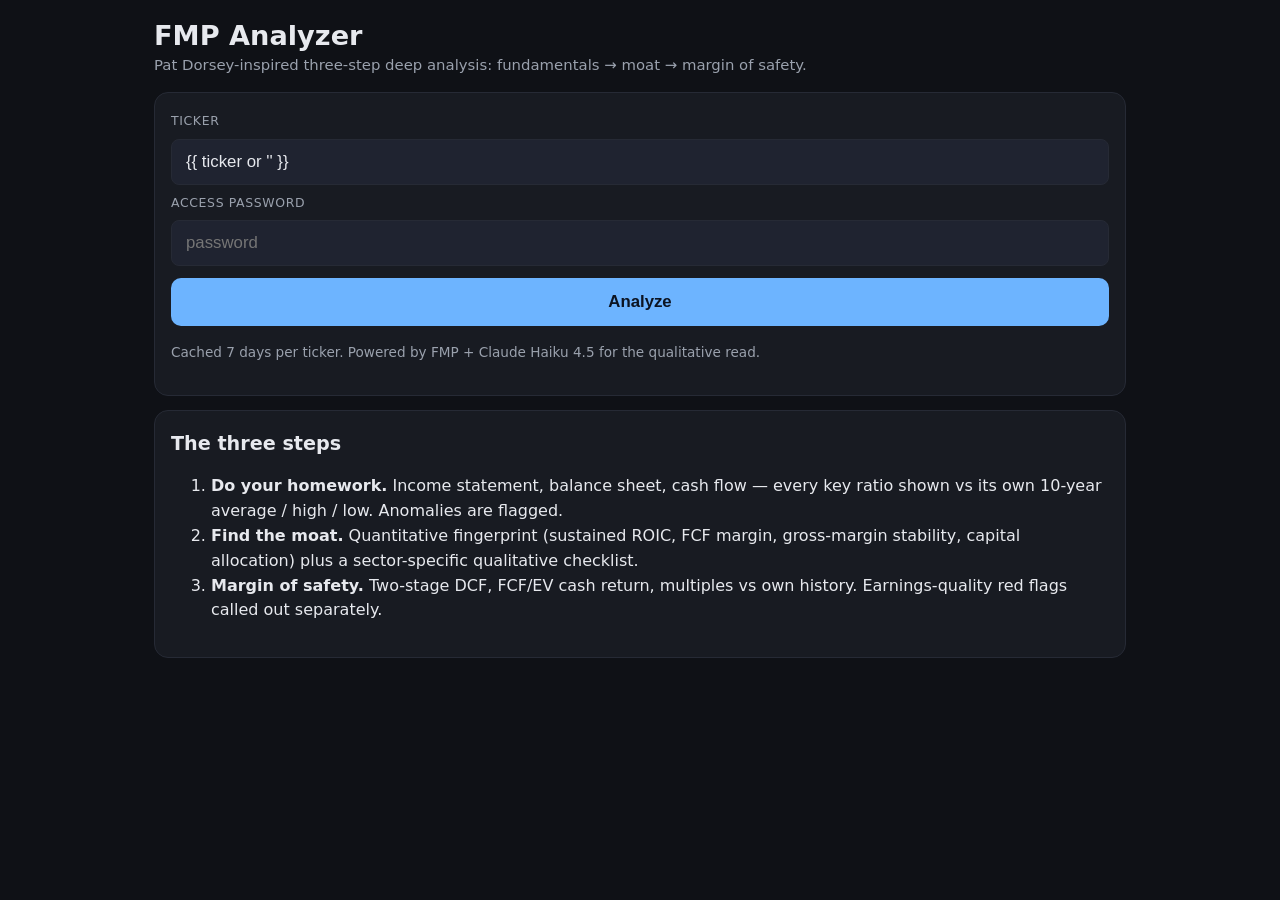
==== templates/index.html @ 9c048a39 "Initial project: Pat Dorsey-inspired FMP Analyzer Three-step analysis (fundamentals → moat → margin " ====
<!doctype html>
<html lang="en">
<head>
<meta charset="utf-8">
<meta name="viewport" content="width=device-width,initial-scale=1">
<title>FMP Analyzer — Dorsey-style stock analysis</title>
<link rel="stylesheet" href="/static/style.css">
</head>
<body>
<main class="wrap">
  <header>
    <h1>FMP Analyzer</h1>
    <p class="sub">Pat Dorsey-inspired three-step deep analysis: fundamentals → moat → margin of safety.</p>
  </header>

  <form method="POST" action="/analyze" class="card">
    <label for="ticker">Ticker</label>
    <input id="ticker" name="ticker" type="text" autocapitalize="characters" autocomplete="off"
           inputmode="text" required maxlength="10" value="{{ ticker or '' }}"
           placeholder="e.g. AAPL">
    <label for="password">Access password</label>
    <input id="password" name="password" type="password" required placeholder="password">
    <button type="submit">Analyze</button>
    <p class="hint">Cached 7 days per ticker. Powered by FMP + Claude Haiku 4.5 for the qualitative read.</p>
  </form>

  <section class="card">
    <h2>The three steps</h2>
    <ol>
      <li><strong>Do your homework.</strong> Income statement, balance sheet, cash flow — every key ratio shown vs its own 10-year average / high / low. Anomalies are flagged.</li>
      <li><strong>Find the moat.</strong> Quantitative fingerprint (sustained ROIC, FCF margin, gross-margin stability, capital allocation) plus a sector-specific qualitative checklist.</li>
      <li><strong>Margin of safety.</strong> Two-stage DCF, FCF/EV cash return, multiples vs own history. Earnings-quality red flags called out separately.</li>
    </ol>
  </section>
</main>
</body>
</html>
---- static/style.css ----
:root {
  --bg: #0f1116;
  --card: #181b22;
  --card-2: #1f2330;
  --fg: #e7e9ee;
  --mute: #9aa1ad;
  --accent: #6db4ff;
  --good: #5dd39e;
  --warn: #f5b942;
  --bad: #ff6b6b;
  --border: #262a35;
}

* { box-sizing: border-box; }
html, body { margin: 0; padding: 0; }
body {
  font-family: -apple-system, BlinkMacSystemFont, "Segoe UI", Roboto, system-ui, sans-serif;
  background: var(--bg);
  color: var(--fg);
  line-height: 1.55;
  -webkit-font-smoothing: antialiased;
}
a { color: var(--accent); text-decoration: none; }
a:hover { text-decoration: underline; }

.wrap {
  max-width: 1000px;
  margin: 0 auto;
  padding: 16px 14px 60px;
}

header h1 {
  font-size: 1.7rem;
  margin: 0.2em 0 0.1em;
  line-height: 1.1;
}
.ticker { color: var(--mute); font-weight: 400; font-size: 1rem; }
.sub { color: var(--mute); margin: 0.2em 0 1em; font-size: 0.93rem; }

.card {
  background: var(--card);
  border: 1px solid var(--border);
  border-radius: 14px;
  padding: 18px 16px;
  margin: 14px 0;
}
.card.hero { border-color: #2c4a6e; background: linear-gradient(180deg, #1a2434, #181b22); }

h2 { font-size: 1.2rem; margin: 0 0 0.4em; }
h3 { font-size: 1.0rem; margin: 1.2em 0 0.4em; color: var(--fg); }

.snapshot-grid, .kvgrid {
  display: grid;
  grid-template-columns: repeat(2, minmax(0, 1fr));
  gap: 8px 12px;
  margin: 8px 0;
}
@media (min-width: 600px) {
  .snapshot-grid, .kvgrid { grid-template-columns: repeat(4, minmax(0, 1fr)); }
}
.snapshot-grid div, .kvgrid div {
  background: var(--card-2);
  border-radius: 8px;
  padding: 8px 10px;
  display: flex;
  flex-direction: column;
}
.snapshot-grid span, .kvgrid span { color: var(--mute); font-size: 0.78rem; text-transform: uppercase; letter-spacing: 0.04em; }
.snapshot-grid strong, .kvgrid strong { font-size: 1.05rem; font-weight: 600; }

.tablewrap { overflow-x: auto; -webkit-overflow-scrolling: touch; }
table {
  width: 100%;
  border-collapse: collapse;
  font-size: 0.92rem;
  min-width: 540px;
}
th, td { text-align: left; padding: 7px 8px; border-bottom: 1px solid var(--border); }
th { font-weight: 600; color: var(--mute); }
tbody th { color: var(--fg); }
tr.flag-elevated_vs_history td, tr.flag-elevated_vs_history th { background: rgba(245, 185, 66, 0.06); }
tr.flag-extreme_vs_history td, tr.flag-extreme_vs_history th { background: rgba(255, 107, 107, 0.08); }
tr.flag-depressed_vs_history td, tr.flag-depressed_vs_history th { background: rgba(93, 211, 158, 0.06); }

.flag-tag { font-size: 0.75rem; padding: 2px 7px; border-radius: 999px; background: var(--card-2); color: var(--warn); white-space: nowrap; }
.flag-tag.extreme_vs_history { color: var(--bad); }
.flag-tag.depressed_vs_history { color: var(--good); }

.moat-verdict {
  display: flex; align-items: center; gap: 14px; margin: 6px 0 14px;
  background: var(--card-2); padding: 12px 14px; border-radius: 10px;
}
.big-score { font-size: 1.6rem; font-weight: 700; color: var(--accent); }

.checklist { padding-left: 1.1em; }
.checklist li { margin-bottom: 4px; }

.flag-card {
  background: var(--card-2);
  border-left: 4px solid var(--mute);
  border-radius: 8px;
  padding: 10px 14px;
  margin: 8px 0;
}
.flag-card.sev-high { border-left-color: var(--bad); }
.flag-card.sev-medium { border-left-color: var(--warn); }
.flag-card.sev-low { border-left-color: var(--accent); }
.flag-head { display: flex; justify-content: space-between; align-items: center; gap: 10px; }
.sev { font-size: 0.7rem; text-transform: uppercase; letter-spacing: 0.05em; padding: 2px 8px; border-radius: 999px; }
.sev.sev-high { background: rgba(255,107,107,0.18); color: var(--bad); }
.sev.sev-medium { background: rgba(245,185,66,0.18); color: var(--warn); }
.sev.sev-low { background: rgba(109,180,255,0.18); color: var(--accent); }

.badge {
  display: inline-block; font-size: 0.75rem; padding: 2px 8px; border-radius: 999px;
  margin-left: 8px; vertical-align: middle;
}
.badge.cache { background: rgba(154,161,173,0.2); color: var(--mute); }
.badge.fresh { background: rgba(93,211,158,0.18); color: var(--good); }

form.card { display: flex; flex-direction: column; gap: 8px; }
label { font-size: 0.78rem; color: var(--mute); text-transform: uppercase; letter-spacing: 0.05em; }
input[type="text"], input[type="password"] {
  background: var(--card-2);
  border: 1px solid var(--border);
  border-radius: 8px;
  padding: 12px 14px;
  color: var(--fg);
  font-size: 1.05rem;
  width: 100%;
}
input:focus { outline: 2px solid var(--accent); border-color: var(--accent); }
button {
  background: var(--accent);
  color: #0c1422;
  border: 0;
  border-radius: 10px;
  padding: 14px;
  font-size: 1.05rem;
  font-weight: 700;
  cursor: pointer;
  margin-top: 4px;
}
button:hover { filter: brightness(1.05); }
.hint { color: var(--mute); font-size: 0.85rem; margin-top: 8px; }

.ai-md h2, .ai-md h3 { margin: 0.6em 0 0.3em; }
.ai-md ul { padding-left: 1.2em; margin: 0.4em 0; }
.ai-md p { margin: 0.4em 0; }

footer { margin-top: 30px; }
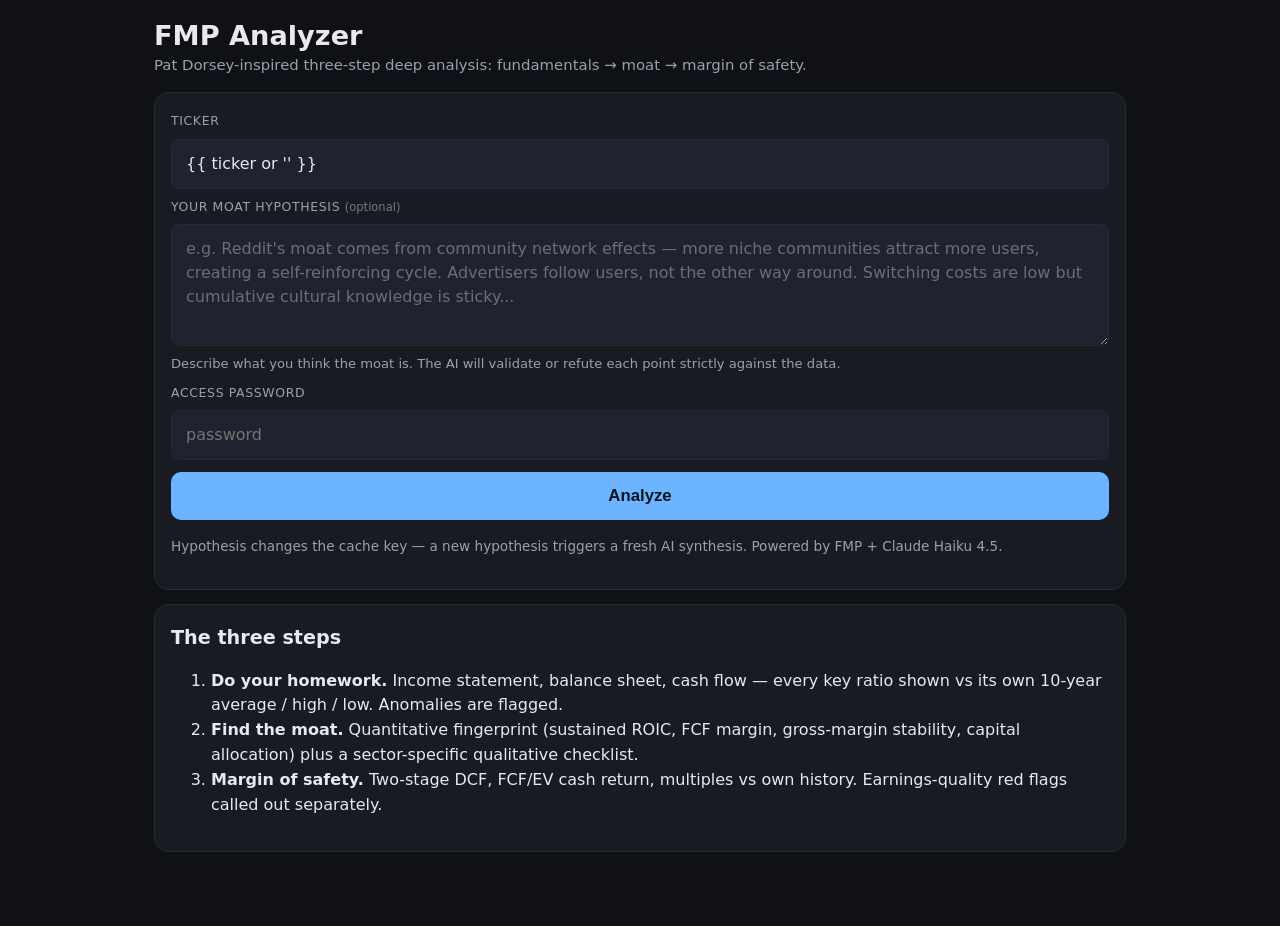
==== commit 30770c38: "Fix HTML rendering, TTM data, add moat hypothesis field - safe_markdown: return markupsafe.Markup so" ====
--- a/templates/index.html
+++ b/templates/index.html
@@ -18,10 +18,16 @@
     <input id="ticker" name="ticker" type="text" autocapitalize="characters" autocomplete="off"
            inputmode="text" required maxlength="10" value="{{ ticker or '' }}"
            placeholder="e.g. AAPL">
+
+    <label for="moat_hypothesis">Your moat hypothesis <span class="optional">(optional)</span></label>
+    <textarea id="moat_hypothesis" name="moat_hypothesis" rows="4"
+              placeholder="e.g. Reddit's moat comes from community network effects — more niche communities attract more users, creating a self-reinforcing cycle. Advertisers follow users, not the other way around. Switching costs are low but cumulative cultural knowledge is sticky..."></textarea>
+    <p class="field-hint">Describe what you think the moat is. The AI will validate or refute each point strictly against the data.</p>
+
     <label for="password">Access password</label>
     <input id="password" name="password" type="password" required placeholder="password">
     <button type="submit">Analyze</button>
-    <p class="hint">Cached 7 days per ticker. Powered by FMP + Claude Haiku 4.5 for the qualitative read.</p>
+    <p class="hint">Hypothesis changes the cache key — a new hypothesis triggers a fresh AI synthesis. Powered by FMP + Claude Haiku 4.5.</p>
   </form>
 
   <section class="card">
--- a/static/style.css
+++ b/static/style.css
@@ -120,16 +120,22 @@
 
 form.card { display: flex; flex-direction: column; gap: 8px; }
 label { font-size: 0.78rem; color: var(--mute); text-transform: uppercase; letter-spacing: 0.05em; }
-input[type="text"], input[type="password"] {
+label .optional { font-size: 0.72rem; color: var(--mute); text-transform: none; letter-spacing: 0; opacity: 0.7; }
+input[type="text"], input[type="password"], textarea {
   background: var(--card-2);
   border: 1px solid var(--border);
   border-radius: 8px;
   padding: 12px 14px;
   color: var(--fg);
-  font-size: 1.05rem;
+  font-size: 1.0rem;
   width: 100%;
+  font-family: inherit;
+  line-height: 1.5;
+  resize: vertical;
 }
-input:focus { outline: 2px solid var(--accent); border-color: var(--accent); }
+input:focus, textarea:focus { outline: 2px solid var(--accent); border-color: var(--accent); }
+textarea::placeholder { color: var(--mute); opacity: 0.6; }
+.field-hint { color: var(--mute); font-size: 0.82rem; margin: 0; }
 button {
   background: var(--accent);
   color: #0c1422;
@@ -144,6 +150,20 @@
 button:hover { filter: brightness(1.05); }
 .hint { color: var(--mute); font-size: 0.85rem; margin-top: 8px; }
 
+/* Hypothesis display on report */
+.hypothesis-box {
+  background: rgba(109, 180, 255, 0.07);
+  border: 1px solid rgba(109, 180, 255, 0.2);
+  border-radius: 8px;
+  padding: 10px 14px;
+  margin-bottom: 14px;
+}
+.hypothesis-box p { margin: 4px 0 0; font-style: italic; color: var(--fg); font-size: 0.93rem; }
+.hyp-label {
+  font-size: 0.72rem; text-transform: uppercase; letter-spacing: 0.06em;
+  color: var(--accent); font-weight: 600;
+}
+
 .ai-md h2, .ai-md h3 { margin: 0.6em 0 0.3em; }
 .ai-md ul { padding-left: 1.2em; margin: 0.4em 0; }
 .ai-md p { margin: 0.4em 0; }
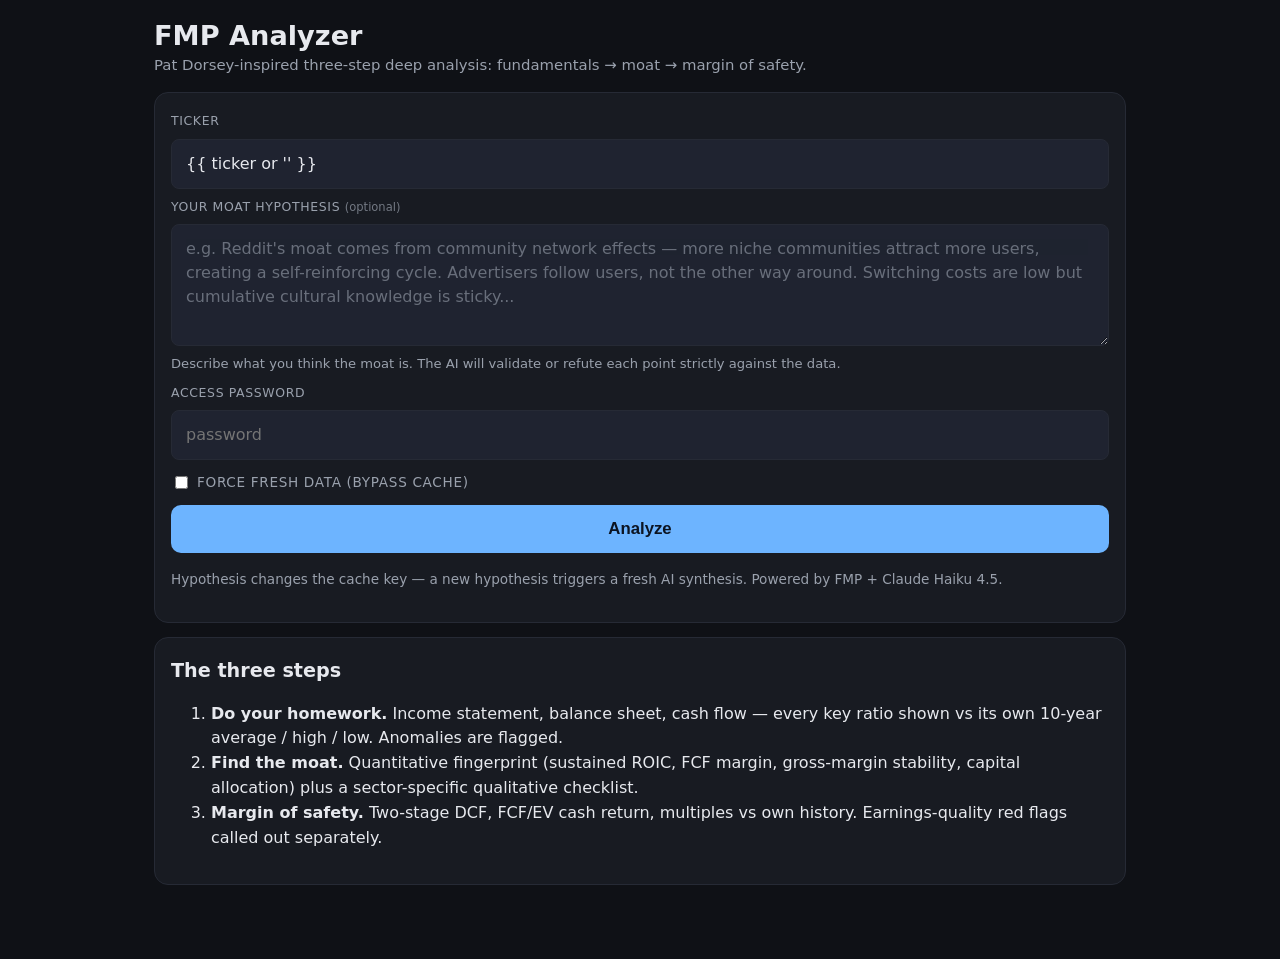
==== commit 4c42dc21: "feat: fix ROIC/PEG current values, extend color coding, fresh data checkbox - fundamentals: ROIC cur" ====
--- a/templates/index.html
+++ b/templates/index.html
@@ -26,6 +26,9 @@
 
     <label for="password">Access password</label>
     <input id="password" name="password" type="password" required placeholder="password">
+    <label class="checkbox-inline" style="margin-top:4px">
+      <input type="checkbox" name="force_refresh" value="1"> Force fresh data (bypass cache)
+    </label>
     <button type="submit">Analyze</button>
     <p class="hint">Hypothesis changes the cache key — a new hypothesis triggers a fresh AI synthesis. Powered by FMP + Claude Haiku 4.5.</p>
   </form>
--- a/static/style.css
+++ b/static/style.css
@@ -91,6 +91,160 @@
   background: var(--card-2); padding: 12px 14px; border-radius: 10px;
 }
 .big-score { font-size: 1.6rem; font-weight: 700; color: var(--accent); }
+
+.moat-panes {
+  display: grid;
+  grid-template-columns: 1fr;
+  gap: 14px;
+  margin: 8px 0 18px;
+}
+@media (min-width: 800px) {
+  .moat-panes { grid-template-columns: 1fr 1fr; }
+  .moat-panes.three-col { grid-template-columns: 1fr 1fr; }
+}
+@media (min-width: 1200px) {
+  .moat-panes.three-col { grid-template-columns: 1fr 1fr 1fr; }
+}
+.moat-pane {
+  background: var(--card-2);
+  border: 1px solid var(--border);
+  border-radius: 10px;
+  padding: 12px 14px;
+}
+.moat-pane.growth-pane {
+  border-color: rgba(120, 200, 140, 0.4);
+}
+.moat-pane.growth-pane .pane-label {
+  color: rgba(140, 220, 160, 0.95);
+}
+.moat-pane-head {
+  display: flex;
+  flex-direction: column;
+  gap: 4px;
+  margin-bottom: 10px;
+  padding-bottom: 10px;
+  border-bottom: 1px solid var(--border);
+}
+.pane-label {
+  font-size: 0.7rem;
+  text-transform: uppercase;
+  letter-spacing: 0.06em;
+  color: var(--mute);
+}
+.moat-pane .big-score { font-size: 1.4rem; }
+.moat-pane table { min-width: 0; font-size: 0.86rem; }
+
+/* ---- Quality color coding for metric current values ---- */
+td.qval, strong.qval { font-weight: 600; }
+td.qval.great, strong.qval.great { color: #4ade80; }
+td.qval.good,  strong.qval.good  { color: #86efac; }
+td.qval.warn,  strong.qval.warn  { color: var(--warn); }
+td.qval.bad,   strong.qval.bad   { color: var(--warn); }
+td.qval.critical, strong.qval.critical { color: var(--bad); }
+
+/* ---- Chat follow-ups ---- */
+#chat-messages {
+  display: flex;
+  flex-direction: column;
+  gap: 10px;
+  margin: 10px 0 14px;
+  max-height: 600px;
+  overflow-y: auto;
+}
+#chat-messages:empty { display: none; }
+.chat-bubble {
+  padding: 10px 14px;
+  border-radius: 12px;
+  max-width: 85%;
+  line-height: 1.45;
+  white-space: pre-wrap;
+  word-wrap: break-word;
+}
+.chat-bubble.user {
+  align-self: flex-end;
+  background: var(--accent, #4a7cff);
+  color: #fff;
+  border-bottom-right-radius: 4px;
+}
+.chat-bubble.assistant {
+  align-self: flex-start;
+  background: var(--card-2);
+  border: 1px solid var(--border);
+  border-bottom-left-radius: 4px;
+}
+.chat-bubble.assistant.loading {
+  font-style: italic;
+  color: var(--mute);
+}
+.chat-bubble.error {
+  align-self: stretch;
+  background: rgba(220, 80, 80, 0.12);
+  border: 1px solid rgba(220, 80, 80, 0.4);
+  color: #ffb3b3;
+}
+.chat-bubble .meta {
+  display: block;
+  font-size: 0.7rem;
+  color: var(--mute);
+  margin-top: 6px;
+}
+.chat-bubble.user .meta { color: rgba(255,255,255,0.7); }
+
+#chat-form textarea {
+  width: 100%;
+  background: var(--card-2);
+  color: var(--fg);
+  border: 1px solid var(--border);
+  border-radius: 8px;
+  padding: 10px 12px;
+  font-family: inherit;
+  font-size: 0.95rem;
+  resize: vertical;
+}
+#chat-form textarea:focus { outline: 1px solid var(--accent, #4a7cff); }
+.chat-controls {
+  display: flex;
+  align-items: center;
+  gap: 12px;
+  margin-top: 8px;
+  flex-wrap: wrap;
+}
+.chat-controls input[type="password"] {
+  background: var(--card-2);
+  color: var(--fg);
+  border: 1px solid var(--border);
+  border-radius: 6px;
+  padding: 7px 10px;
+  font-size: 0.9rem;
+  flex: 1;
+  min-width: 120px;
+}
+.chat-controls button {
+  background: var(--accent, #4a7cff);
+  color: #fff;
+  border: none;
+  border-radius: 6px;
+  padding: 8px 18px;
+  font-size: 0.95rem;
+  font-weight: 600;
+  cursor: pointer;
+}
+.chat-controls button:disabled {
+  opacity: 0.5;
+  cursor: not-allowed;
+}
+.checkbox-inline {
+  display: inline-flex;
+  align-items: center;
+  gap: 6px;
+  font-size: 0.85rem;
+  color: var(--mute);
+  cursor: pointer;
+}
+#chat-cost {
+  margin-top: 6px;
+  font-size: 0.78rem;
+}
 
 .checklist { padding-left: 1.1em; }
 .checklist li { margin-bottom: 4px; }
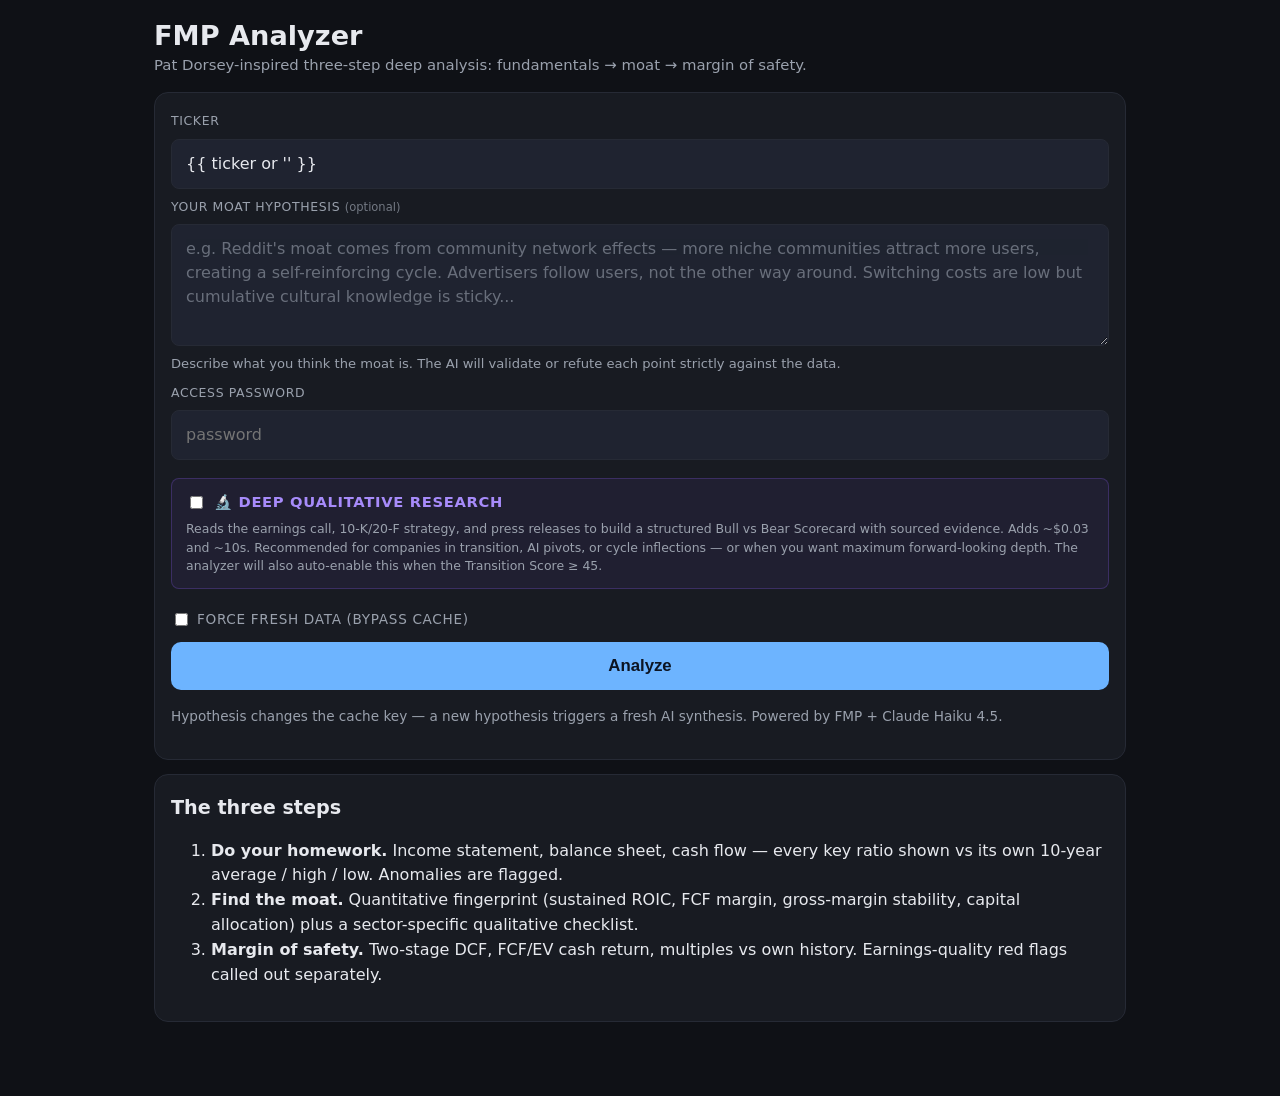
==== commit b5399156: "Add deep research pipeline, visual Bull/Bear scorecard, transition score, and peer cap fixes - Three" ====
--- a/templates/index.html
+++ b/templates/index.html
@@ -26,6 +26,15 @@
 
     <label for="password">Access password</label>
     <input id="password" name="password" type="password" required placeholder="password">
+
+    <div class="deep-research-toggle">
+      <label class="checkbox-inline">
+        <input type="checkbox" name="deep_research" id="deep_research" value="1">
+        <span class="dr-label">🔬 Deep qualitative research</span>
+      </label>
+      <p class="dr-hint">Reads the earnings call, 10-K/20-F strategy, and press releases to build a structured Bull vs Bear Scorecard with sourced evidence. Adds ~$0.03 and ~10s. Recommended for companies in transition, AI pivots, or cycle inflections — or when you want maximum forward-looking depth. The analyzer will also auto-enable this when the Transition Score ≥ 45.</p>
+    </div>
+
     <label class="checkbox-inline" style="margin-top:4px">
       <input type="checkbox" name="force_refresh" value="1"> Force fresh data (bypass cache)
     </label>
--- a/static/style.css
+++ b/static/style.css
@@ -101,9 +101,14 @@
 @media (min-width: 800px) {
   .moat-panes { grid-template-columns: 1fr 1fr; }
   .moat-panes.three-col { grid-template-columns: 1fr 1fr; }
+  .moat-panes.four-col { grid-template-columns: 1fr 1fr; }
 }
 @media (min-width: 1200px) {
   .moat-panes.three-col { grid-template-columns: 1fr 1fr 1fr; }
+  .moat-panes.four-col { grid-template-columns: 1fr 1fr; }
+}
+@media (min-width: 1500px) {
+  .moat-panes.four-col { grid-template-columns: 1fr 1fr 1fr 1fr; }
 }
 .moat-pane {
   background: var(--card-2);
@@ -116,6 +121,12 @@
 }
 .moat-pane.growth-pane .pane-label {
   color: rgba(140, 220, 160, 0.95);
+}
+.moat-pane.competition-pane {
+  border-color: rgba(200, 160, 100, 0.4);
+}
+.moat-pane.competition-pane .pane-label {
+  color: rgba(220, 180, 120, 0.95);
 }
 .moat-pane-head {
   display: flex;
@@ -322,4 +333,862 @@
 .ai-md ul { padding-left: 1.2em; margin: 0.4em 0; }
 .ai-md p { margin: 0.4em 0; }
 
+/* ---- Step 4 — Business Quality Report Card ---- */
+.bq-banner {
+  display: flex;
+  align-items: center;
+  gap: 14px;
+  background: var(--card-2);
+  border-radius: 10px;
+  padding: 12px 16px;
+  margin-bottom: 16px;
+}
+.bq-grid {
+  display: grid;
+  grid-template-columns: 1fr;
+  gap: 12px;
+}
+@media (min-width: 600px) {
+  .bq-grid { grid-template-columns: 1fr 1fr; }
+}
+@media (min-width: 1100px) {
+  .bq-grid { grid-template-columns: repeat(3, 1fr); }
+}
+@media (min-width: 1500px) {
+  .bq-grid { grid-template-columns: repeat(5, 1fr); }
+}
+.bq-pillar {
+  background: var(--card-2);
+  border: 1px solid var(--border);
+  border-radius: 10px;
+  padding: 12px 14px;
+}
+.bq-pillar-head {
+  display: flex;
+  flex-direction: column;
+  gap: 3px;
+  margin-bottom: 10px;
+  padding-bottom: 10px;
+  border-bottom: 1px solid var(--border);
+}
+.bq-pillar table { min-width: 0; font-size: 0.83rem; }
+
+/* ---- Business model / per-$1,000 panel ---- */
+.biz-model-panel {
+  background: var(--card-2);
+  border: 1px solid var(--border);
+  border-radius: 10px;
+  padding: 14px 16px;
+  margin-bottom: 16px;
+}
+.biz-model-head { margin-bottom: 12px; }
+.per1k-grid { display: flex; flex-direction: column; gap: 6px; margin-bottom: 12px; }
+.per1k-row {
+  display: grid;
+  grid-template-columns: 190px 1fr 52px;
+  align-items: center;
+  gap: 8px;
+  font-size: 0.85rem;
+}
+.per1k-label { color: var(--fg); white-space: nowrap; }
+/* Balance-sheet rows with inline description text */
+.bs-row-with-desc { align-items: start; }
+.per1k-label-col { display: flex; flex-direction: column; gap: 1px; min-width: 0; }
+.per1k-label-col .per1k-label { white-space: normal; line-height: 1.3; }
+.per1k-desc { font-size: 0.69rem; color: var(--mute); line-height: 1.35; white-space: normal; }
+.bs-row-with-desc .per1k-bar-wrap { margin-top: 5px; }
+.bs-row-with-desc .per1k-val { margin-top: 3px; }
+.per1k-bar-wrap { background: var(--border); border-radius: 3px; height: 7px; }
+.per1k-bar { border-radius: 3px; height: 7px; min-width: 2px; max-width: 100%; opacity: 0.85; }
+.per1k-val { font-weight: 700; text-align: right; font-size: 0.83rem; }
+.per1k-note { font-size: 0.72rem; color: var(--mute); margin-top: 4px; }
+.per1k-divider { border-top: 1px dashed var(--border); margin: 4px 0; }
+.per1k-derived .per1k-label { color: var(--mute); }
+.per1k-subtext {
+  grid-column: 1 / -1;
+  font-size: 0.71rem;
+  color: var(--mute);
+  margin-top: -2px;
+  padding-bottom: 2px;
+}
+.biz-model-text {
+  margin: 0;
+  font-size: 0.9rem;
+  color: var(--fg);
+  line-height: 1.55;
+  border-top: 1px solid var(--border);
+  padding-top: 10px;
+}
+
+/* ---- Capital allocation chart ---- */
+.capalloc-grid { display: flex; flex-direction: column; gap: 6px; }
+
+/* ---- Balance sheet fortress metrics strip ---- */
+.bs-fortress-strip {
+  display: grid;
+  grid-template-columns: repeat(2, 1fr);
+  gap: 8px;
+  margin: 10px 0 8px;
+}
+@media (min-width: 500px)  { .bs-fortress-strip { grid-template-columns: repeat(3, 1fr); } }
+@media (min-width: 800px)  { .bs-fortress-strip { grid-template-columns: repeat(6, 1fr); } }
+.bs-fortress-cell {
+  background: var(--card-2);
+  border: 1px solid var(--border);
+  border-radius: 8px;
+  padding: 8px 10px;
+  display: flex;
+  flex-direction: column;
+  gap: 3px;
+}
+.bs-fortress-label {
+  color: var(--mute);
+  font-size: 0.72rem;
+  text-transform: uppercase;
+  letter-spacing: 0.04em;
+}
+.bs-fortress-val { font-size: 1.0rem; font-weight: 700; color: var(--fg); }
+.bs-fortress-val.great { color: #4ade80; }
+.bs-fortress-val.good  { color: #86efac; }
+.bs-fortress-val.warn  { color: var(--warn); }
+.bs-fortress-val.bad   { color: var(--bad); }
+
+/* ---- Quarterly momentum / forward estimates acceleration badge ---- */
+.accel-badge {
+  display: inline-flex;
+  align-items: center;
+  gap: 6px;
+  padding: 5px 12px;
+  border-radius: 20px;
+  font-size: 0.85rem;
+  font-weight: 600;
+  -webkit-print-color-adjust: exact;
+  print-color-adjust: exact;
+}
+.accel-badge.accelerating { background: rgba(74, 222, 128, 0.15); color: #4ade80; border: 1px solid rgba(74,222,128,0.3); }
+.accel-badge.decelerating { background: rgba(248, 113, 113, 0.15); color: var(--bad); border: 1px solid rgba(248,113,113,0.3); }
+.accel-badge.stable       { background: var(--card-2); color: var(--mute); border: 1px solid var(--border); }
+
+/* ---- Step 4: Transition Score panel (forward-looking complement to pillar scoring) ---- */
+.transition-panel {
+  margin: 14px 0 6px;
+  background: var(--card-2);
+  border: 1px solid var(--border);
+  border-radius: 8px;
+  padding: 10px 14px;
+}
+.transition-panel[open] {
+  padding-bottom: 14px;
+}
+.transition-summary {
+  display: flex;
+  align-items: center;
+  gap: 12px;
+  flex-wrap: wrap;
+  cursor: pointer;
+  list-style: none;
+  user-select: none;
+}
+.transition-summary::-webkit-details-marker { display: none; }
+.transition-summary::before {
+  content: "▸";
+  display: inline-block;
+  color: var(--mute);
+  transition: transform 0.15s;
+  margin-right: 2px;
+}
+.transition-panel[open] .transition-summary::before { transform: rotate(90deg); }
+.ts-label {
+  color: var(--mute);
+  font-size: 0.72rem;
+  text-transform: uppercase;
+  letter-spacing: 0.05em;
+  font-weight: 600;
+}
+.ts-score {
+  font-size: 1.15rem;
+  font-weight: 800;
+  font-variant-numeric: tabular-nums;
+}
+.ts-score.great { color: var(--good); }
+.ts-score.good  { color: #86efac; }
+.ts-score.warn  { color: var(--warn); }
+.ts-score.bad   { color: var(--bad); }
+.ts-verdict {
+  font-weight: 600;
+  font-size: 0.95rem;
+}
+.ts-help {
+  color: var(--mute);
+  cursor: help;
+  font-size: 0.85rem;
+  margin-left: auto;
+}
+.transition-body {
+  margin-top: 10px;
+}
+table.ts-signals {
+  width: 100%;
+  border-collapse: collapse;
+}
+table.ts-signals th,
+table.ts-signals td {
+  text-align: left;
+  padding: 6px 8px;
+  border-bottom: 1px solid var(--border);
+  font-size: 0.88rem;
+  vertical-align: top;
+}
+table.ts-signals th {
+  font-weight: 600;
+  color: var(--text);
+  width: 28%;
+}
+table.ts-signals tr:last-child th,
+table.ts-signals tr:last-child td { border-bottom: none; }
+.ts-val { font-variant-numeric: tabular-nums; color: var(--text); font-weight: 600; }
+.ts-pts { font-variant-numeric: tabular-nums; font-weight: 600; }
+.ts-pts.great { color: var(--good); }
+.ts-pts.good  { color: #86efac; }
+.ts-pts.warn  { color: var(--warn); }
+.ts-pts.bad   { color: var(--bad); }
+.ts-note { color: var(--mute); }
+tr.ts-deferred { opacity: 0.55; }
+tr.ts-deferred .ts-pts { color: var(--mute); font-style: italic; font-weight: 500; }
+
+/* ---- Deep-research mode badge (hero strip) ---- */
+.dr-badge { font-size: 0.73rem; padding: 3px 8px; border-radius: 10px; }
+.dr-manual { background: rgba(139, 92, 246, 0.18); color: #a78bfa; border: 1px solid rgba(139,92,246,0.35); }
+.dr-auto   { background: rgba(56, 189, 248, 0.15); color: #38bdf8; border: 1px solid rgba(56,189,248,0.3); }
+
+/* ---- Deep-research toggle on index page ---- */
+.deep-research-toggle {
+  margin: 10px 0 8px;
+  padding: 12px 14px;
+  background: rgba(139, 92, 246, 0.07);
+  border: 1px solid rgba(139,92,246,0.25);
+  border-radius: 8px;
+}
+.deep-research-toggle .checkbox-inline { display: flex; align-items: center; gap: 8px; margin: 0; }
+.dr-label { font-weight: 600; color: #a78bfa; font-size: 0.92rem; }
+.dr-hint { margin: 6px 0 0; font-size: 0.78rem; color: var(--mute); line-height: 1.5; }
+
+/* ---- Guidance tracker table (Step 3) ---- */
+table.guidance-tracker {
+  width: 100%;
+  border-collapse: collapse;
+  margin: 10px 0 6px;
+  font-size: 0.85rem;
+}
+table.guidance-tracker td { padding: 6px 10px; border-bottom: 1px solid var(--border); }
+table.guidance-tracker td:first-child { width: 40%; }
+.gt-label { color: var(--mute); font-size: 0.8rem; }
+.gt-guidance { font-size: 1.05rem; color: var(--good); }
+.gt-rh {
+  display: inline-block; margin-left: 8px;
+  font-size: 0.72rem; padding: 2px 7px; border-radius: 8px; font-weight: 600;
+  text-transform: uppercase; letter-spacing: .04em;
+}
+.gt-raised  { background: rgba(74,222,128,0.15); color: #4ade80; }
+.gt-held    { background: rgba(148,163,184,0.12); color: var(--mute); }
+.gt-lowered { background: rgba(248,113,113,0.15); color: var(--bad); }
+.gt-initiated { background: rgba(56,189,248,0.15); color: #38bdf8; }
+.gt-pending {
+  display: flex; align-items: center; gap: 8px;
+  padding: 10px 12px; margin-top: 14px;
+  background: var(--card-2); border-radius: 7px; opacity: 0.65;
+  font-size: 0.82rem;
+}
+.gt-pending-label { font-weight: 600; color: var(--mute); }
+.gt-pending-note  { color: var(--mute); }
+.gt-pending-hint  { color: var(--mute); font-size: 0.76rem; font-style: italic; }
+
+/* ---- Bull vs Bear scorecard — Visual card layout ---- */
+.bb-section {
+  margin: 22px 0 10px;
+  border-radius: 10px;
+  overflow: hidden;
+}
+.bb-section-header {
+  display: flex;
+  align-items: baseline;
+  gap: 10px;
+  margin-bottom: 12px;
+}
+.bb-section-title {
+  font-size: 0.9rem;
+  font-weight: 700;
+  color: var(--text);
+  letter-spacing: 0.02em;
+}
+.bb-subtitle {
+  font-size: 0.72rem;
+  color: var(--mute);
+}
+
+/* Balance bar */
+.bb-balance-bar  { margin-bottom: 14px; }
+.bb-balance-labels {
+  display: flex;
+  justify-content: space-between;
+  font-size: 0.72rem;
+  font-weight: 600;
+  margin-bottom: 5px;
+}
+.bb-lbl-bull { color: var(--good); }
+.bb-lbl-bear { color: var(--bad); }
+.bb-bar-track {
+  height: 7px;
+  border-radius: 4px;
+  background: rgba(239,68,68,.25);
+  overflow: hidden;
+}
+.bb-bar-fill {
+  height: 100%;
+  background: var(--good);
+  border-radius: 4px;
+  transition: width .4s ease;
+}
+
+/* Two-column grid */
+.bb-columns {
+  display: grid;
+  grid-template-columns: 1fr 1fr;
+  gap: 10px;
+  margin-bottom: 10px;
+}
+@media (max-width: 640px) { .bb-columns { grid-template-columns: 1fr; } }
+
+.bb-column {
+  border-radius: 8px;
+  padding: 12px 14px;
+}
+.bb-bull-col {
+  background: rgba(34,197,94,.07);
+  border: 1px solid rgba(34,197,94,.25);
+}
+.bb-bear-col {
+  background: rgba(239,68,68,.07);
+  border: 1px solid rgba(239,68,68,.25);
+}
+
+.bb-col-header {
+  font-size: 0.72rem;
+  font-weight: 800;
+  text-transform: uppercase;
+  letter-spacing: .07em;
+  margin-bottom: 10px;
+  padding-bottom: 7px;
+  border-bottom: 1px solid rgba(255,255,255,.08);
+}
+.bb-bull-hdr { color: var(--good); }
+.bb-bear-hdr { color: var(--bad); }
+
+/* Individual point */
+.bb-point {
+  display: flex;
+  gap: 10px;
+  padding: 9px 0;
+  border-bottom: 1px solid rgba(255,255,255,.05);
+}
+.bb-point:last-child { border-bottom: none; padding-bottom: 2px; }
+
+/* Probability ring */
+.bb-prob-ring {
+  flex-shrink: 0;
+  width: 46px;
+  height: 46px;
+  border-radius: 50%;
+  display: flex;
+  align-items: center;
+  justify-content: center;
+  font-weight: 800;
+  font-size: 0.72rem;
+  line-height: 1;
+}
+.bb-prob-bull {
+  background: rgba(34,197,94,.18);
+  color: var(--good);
+  border: 2px solid rgba(34,197,94,.4);
+}
+.bb-prob-bear {
+  background: rgba(239,68,68,.18);
+  color: var(--bad);
+  border: 2px solid rgba(239,68,68,.4);
+}
+
+.bb-point-body  { flex: 1; min-width: 0; }
+
+/* Confidence badge */
+.bb-conf {
+  display: inline-block;
+  padding: 1px 7px;
+  border-radius: 3px;
+  font-size: 0.63rem;
+  font-weight: 700;
+  text-transform: uppercase;
+  letter-spacing: .06em;
+  margin-bottom: 4px;
+  vertical-align: middle;
+}
+/* Bull-side confidence colours */
+.bb-conf-High   { background: rgba(34,197,94,.2);  color: var(--good); }
+.bb-conf-Medium { background: rgba(251,191,36,.2); color: var(--warn); }
+.bb-conf-Low    { background: rgba(156,163,175,.2); color: var(--mute); }
+/* Bear-side confidence colours */
+.bb-conf-bear-High   { background: rgba(239,68,68,.2);  color: var(--bad); }
+.bb-conf-bear-Medium { background: rgba(251,191,36,.2); color: var(--warn); }
+.bb-conf-bear-Low    { background: rgba(156,163,175,.2); color: var(--mute); }
+
+.bb-claim {
+  font-size: 0.81rem;
+  font-weight: 600;
+  color: var(--text);
+  line-height: 1.35;
+  margin-bottom: 4px;
+}
+.bb-evidence {
+  font-size: 0.73rem;
+  color: var(--mute);
+  line-height: 1.45;
+  font-style: italic;
+}
+
+/* Net thesis */
+.bb-thesis {
+  background: var(--card-2);
+  border: 1px solid var(--border);
+  border-radius: 8px;
+  padding: 13px 15px;
+  margin-top: 4px;
+}
+.bb-thesis-label {
+  font-size: 0.7rem;
+  font-weight: 700;
+  text-transform: uppercase;
+  letter-spacing: .07em;
+  color: var(--mute);
+  margin-bottom: 7px;
+}
+.bb-thesis-text {
+  font-size: 0.82rem;
+  color: var(--text);
+  line-height: 1.65;
+}
+
+/* ---- ai-md h4 (kept for any residual h4 from markdown) ---- */
+.ai-md h4 {
+  margin: 14px 0 6px;
+  font-size: 0.82rem;
+  text-transform: uppercase;
+  letter-spacing: .06em;
+  color: var(--mute);
+  border-bottom: 1px solid var(--border);
+  padding-bottom: 4px;
+}
+.ai-md h4:first-of-type { margin-top: 6px; }
+
+/* ---- Margin trend / earnings quality tables ---- */
+.trend-table th:first-child { width: 60px; }
+.trend-table td { text-align: center; min-width: 90px; }
+.qval.great { color: var(--good); }
+.qval.good  { color: #86efac; }
+.qval.warn  { color: var(--warn); }
+.qval.bad   { color: var(--bad); }
+.qval.n\/a, .qval.loss { color: var(--mute); }
+
+/* ---- Segment growth bar chart (Growth pillar) ---- */
+.seg-breakdown {
+  margin-top: 12px;
+  padding-top: 10px;
+  border-top: 1px solid var(--border);
+}
+.seg-breakdown-label {
+  font-size: 0.7rem;
+  text-transform: uppercase;
+  letter-spacing: 0.06em;
+  color: var(--mute);
+  margin-bottom: 8px;
+}
+.seg-row { margin-bottom: 8px; }
+.seg-row-top {
+  display: flex;
+  align-items: center;
+  gap: 8px;
+  margin-bottom: 2px;
+}
+.seg-name {
+  font-size: 0.83rem;
+  color: var(--fg);
+  min-width: 110px;
+  max-width: 110px;
+  white-space: nowrap;
+  overflow: hidden;
+  text-overflow: ellipsis;
+}
+.seg-bar-wrap {
+  flex: 1;
+  background: var(--border);
+  border-radius: 3px;
+  height: 6px;
+}
+.seg-bar {
+  background: var(--accent);
+  border-radius: 3px;
+  height: 6px;
+  min-width: 2px;
+  max-width: 100%;
+}
+.seg-pct {
+  font-size: 0.8rem;
+  font-weight: 600;
+  color: var(--fg);
+  white-space: nowrap;
+  min-width: 60px;
+  text-align: right;
+}
+.seg-note-text {
+  font-size: 0.75rem;
+  color: var(--mute);
+  padding-left: 118px;
+  line-height: 1.4;
+}
+
+/* ---- Cash generation summary strip ---- */
+.cashgen-strip {
+  display: grid;
+  grid-template-columns: repeat(2, 1fr);
+  gap: 8px;
+  margin: 12px 0 20px;
+}
+@media (min-width: 500px) { .cashgen-strip { grid-template-columns: repeat(3, 1fr); } }
+@media (min-width: 900px) { .cashgen-strip { grid-template-columns: repeat(5, 1fr); } }
+.cashgen-cell {
+  background: var(--card-2);
+  border: 1px solid var(--border);
+  border-radius: 8px;
+  padding: 10px 12px;
+  display: flex;
+  flex-direction: column;
+  gap: 2px;
+}
+.cashgen-label {
+  font-size: 0.68rem;
+  text-transform: uppercase;
+  letter-spacing: 0.05em;
+  color: var(--mute);
+}
+.cashgen-val {
+  font-size: 1.15rem;
+  font-weight: 700;
+  color: var(--fg);
+}
+.cashgen-val.great { color: #4ade80; }
+.cashgen-val.good  { color: #86efac; }
+.cashgen-val.warn  { color: var(--warn); }
+.cashgen-val.bad   { color: var(--bad); }
+.cashgen-note {
+  font-size: 0.68rem;
+  color: var(--mute);
+}
+
+/* ---- 10-K Risk Factors section ---- */
+.badge-source {
+  display: inline-block;
+  font-size: 0.65rem;
+  font-weight: 600;
+  text-transform: uppercase;
+  letter-spacing: 0.05em;
+  background: rgba(96,165,250,0.15);
+  color: #60a5fa;
+  border: 1px solid rgba(96,165,250,0.3);
+  border-radius: 4px;
+  padding: 1px 7px;
+  margin-left: 8px;
+  vertical-align: middle;
+}
+.risk10k-grid {
+  display: grid;
+  grid-template-columns: 1fr;
+  gap: 10px;
+  margin-top: 12px;
+}
+@media (min-width: 700px) { .risk10k-grid { grid-template-columns: repeat(2, 1fr); } }
+@media (min-width: 1100px) { .risk10k-grid { grid-template-columns: repeat(3, 1fr); } }
+.risk10k-card {
+  background: var(--card-2);
+  border: 1px solid var(--border);
+  border-left-width: 3px;
+  border-radius: 8px;
+  padding: 12px 14px;
+  display: flex;
+  flex-direction: column;
+  gap: 6px;
+}
+.risk10k-head { display: flex; flex-direction: column; gap: 3px; }
+.risk10k-cat {
+  font-size: 0.65rem;
+  font-weight: 700;
+  text-transform: uppercase;
+  letter-spacing: 0.06em;
+  opacity: 0.7;
+}
+.risk10k-title {
+  font-size: 0.9rem;
+  line-height: 1.3;
+}
+.risk10k-detail {
+  font-size: 0.8rem;
+  color: var(--mute);
+  line-height: 1.5;
+  margin: 0;
+}
+/* Category accent colors on left border */
+.risk10k-competitive  { border-left-color: #f87171; }
+.risk10k-regulatory   { border-left-color: #fb923c; }
+.risk10k-financial    { border-left-color: #fbbf24; }
+.risk10k-operational  { border-left-color: #a78bfa; }
+.risk10k-macro        { border-left-color: #60a5fa; }
+/* Category label colors */
+.risk10k-competitive  .risk10k-cat { color: #f87171; }
+.risk10k-regulatory   .risk10k-cat { color: #fb923c; }
+.risk10k-financial    .risk10k-cat { color: #fbbf24; }
+.risk10k-operational  .risk10k-cat { color: #a78bfa; }
+.risk10k-macro        .risk10k-cat { color: #60a5fa; }
+
+/* ---- Header top row (back link + print button) ---- */
+.header-toprow {
+  display: flex;
+  align-items: center;
+  justify-content: space-between;
+  margin-bottom: 4px;
+}
+.btn-print {
+  background: var(--card-2);
+  color: var(--mute);
+  border: 1px solid var(--border);
+  border-radius: 6px;
+  padding: 5px 12px;
+  font-size: 0.8rem;
+  cursor: pointer;
+  transition: background 0.15s, color 0.15s;
+}
+.btn-print:hover { background: var(--border); color: var(--fg); }
+
+/* ---- ROIC vs WACC bar chart ---- */
+.roic-grid { display: flex; flex-direction: column; gap: 5px; }
+.roic-row {
+  display: grid;
+  grid-template-columns: 44px 1fr 58px 64px;
+  align-items: center;
+  gap: 8px;
+}
+.roic-header { margin-bottom: 2px; }
+.roic-year { font-size: 0.8rem; color: var(--mute); font-weight: 600; }
+.roic-bar-wrap {
+  position: relative;
+  height: 22px;
+  background: var(--card-2);
+  border-radius: 4px;
+  overflow: visible;
+}
+.roic-bar {
+  height: 100%;
+  border-radius: 4px;
+  transition: width 0.3s ease;
+}
+.roic-bar.great { background: #4ade80; opacity: 0.75; }
+.roic-bar.good  { background: #86efac; opacity: 0.65; }
+.roic-bar.warn  { background: var(--warn); opacity: 0.60; }
+.roic-bar.bad   { background: var(--bad); opacity: 0.55; }
+.roic-wacc-line {
+  position: absolute;
+  top: -4px;
+  bottom: -4px;
+  width: 2px;
+  background: var(--mute);
+  border-radius: 1px;
+  z-index: 2;
+}
+.roic-wacc-label {
+  position: absolute;
+  bottom: 100%;
+  left: 50%;
+  transform: translateX(-50%);
+  white-space: nowrap;
+  font-size: 0.68rem;
+  color: var(--mute);
+  padding-bottom: 2px;
+  pointer-events: none;
+}
+.roic-pct {
+  font-weight: 700;
+  font-size: 0.88rem;
+  text-align: right;
+}
+.roic-pct-hdr, .roic-spread-hdr {
+  font-size: 0.68rem;
+  color: var(--mute);
+  text-transform: uppercase;
+  letter-spacing: 0.04em;
+  text-align: right;
+}
+.roic-spread {
+  font-size: 0.82rem;
+  font-weight: 700;
+  text-align: right;
+}
+
+/* ---- TIE 5-column row variant ---- */
+.tie-row {
+  display: grid;
+  grid-template-columns: 44px 1fr 54px 62px 56px;
+  align-items: center;
+  gap: 8px;
+}
+
 footer { margin-top: 30px; }
+
+/* ══════════════════════════════════════════
+   PRINT / PDF  —  switches to light mode
+   CSS variables alone don't override element
+   backgrounds reliably — use !important on
+   every structural element.
+   ══════════════════════════════════════════ */
+@media print {
+  /* Tell browser to render background colours */
+  * { -webkit-print-color-adjust: exact !important; print-color-adjust: exact !important; }
+
+  /* ── Page geometry ─────────────────────── */
+  @page { margin: 12mm 10mm; size: A4 portrait; }
+
+  /* ── Base surfaces ─────────────────────── */
+  html, body, .wrap    { background: #ffffff !important; color: #1a1a2e !important; }
+  header               { background: #ffffff !important; color: #1a1a2e !important; }
+  .card                { background: #f4f5f7 !important; border: 1px solid #d1d5db !important;
+                         border-radius: 8px !important; page-break-inside: avoid; break-inside: avoid; }
+  .card + .card        { margin-top: 10px !important; }
+
+  /* Inner card backgrounds */
+  .moat-pane, .bq-pillar, .biz-model-panel,
+  .cashgen-cell, .bs-fortress-cell,
+  .risk10k-card, .flag-card               { background: #e8eaed !important; }
+  .per1k-bar-wrap, .roic-bar-wrap         { background: #d1d5db !important; }
+  .per1k-divider                          { background: #b0b7c3 !important; }
+
+  /* ── Typography ────────────────────────── */
+  h1, h2, h3, h4, strong, b              { color: #0f172a !important; }
+  p, li, td, th, span, label             { color: #1a1a2e !important; }
+  .sub, .hint, .per1k-note, .per1k-subtext,
+  .cashgen-note, .bs-fortress-label,
+  .roic-year, .roic-pct-hdr,
+  .roic-spread-hdr, .roic-wacc-label     { color: #4a5568 !important; }
+  a                                       { color: #2563eb !important; }
+  .ticker                                 { color: #374151 !important; }
+
+  /* ── Quality colours (must be dark on white) ── */
+  .qval.great, .cashgen-val.great, .bs-fortress-val.great,
+  .roic-pct.great, .roic-spread.great    { color: #15803d !important; }
+  .qval.good,  .cashgen-val.good,  .bs-fortress-val.good,
+  .roic-pct.good,  .roic-spread.good     { color: #16a34a !important; }
+  .qval.warn,  .cashgen-val.warn,  .bs-fortress-val.warn,
+  .roic-pct.warn,  .roic-spread.warn     { color: #b45309 !important; }
+  .qval.bad,   .cashgen-val.bad,   .bs-fortress-val.bad,
+  .roic-pct.bad,   .roic-spread.bad      { color: #dc2626 !important; }
+  .qval.critical                          { color: #7c2d12 !important; }
+
+  /* ── Bars (inline colours survive; just fix wrappers) ── */
+  .roic-bar.great { background: #16a34a !important; opacity: 0.85; }
+  .roic-bar.good  { background: #22c55e !important; opacity: 0.85; }
+  .roic-bar.warn  { background: #f59e0b !important; opacity: 0.85; }
+  .roic-bar.bad   { background: #ef4444 !important; opacity: 0.85; }
+  .roic-wacc-line { background: #94a3b8 !important; }
+
+  /* ── Tables ─────────────────────────────── */
+  table           { border-collapse: collapse !important; }
+  th, td          { border: 1px solid #d1d5db !important; color: #1a1a2e !important; }
+  thead th        { background: #e2e8f0 !important; color: #0f172a !important; }
+  tbody tr:nth-child(even) td,
+  tbody tr:nth-child(even) th { background: #f8fafc !important; }
+
+  /* ── Badges ──────────────────────────────── */
+  .badge, .badge.cache, .badge.fresh      { background: #e2e8f0 !important; color: #374151 !important; }
+
+  /* ── Severity tags ───────────────────────── */
+  .sev-high   { background: #fecaca !important; color: #7f1d1d !important; }
+  .sev-medium { background: #fed7aa !important; color: #7c2d12 !important; }
+  .sev-low    { background: #d1fae5 !important; color: #064e3b !important; }
+
+  /* ── Flag cards ──────────────────────────── */
+  .flag-card                  { background: #f8fafc !important; border-left-width: 3px !important; }
+  .flag-card.sev-high         { border-left-color: #dc2626 !important; background: #fff5f5 !important; }
+  .flag-card.sev-medium       { border-left-color: #f59e0b !important; background: #fffbeb !important; }
+  .flag-card.sev-low          { border-left-color: #22c55e !important; background: #f0fdf4 !important; }
+  .flag-head strong, .flag-head span { color: #0f172a !important; }
+
+  /* ── Snapshot & KV grids ─────────────────── */
+  .snapshot-grid > div, .kvgrid > div { background: #e8eaed !important; }
+  .snapshot-grid span, .kvgrid span   { color: #4a5568 !important; }
+  .snapshot-grid strong, .kvgrid strong { color: #0f172a !important; }
+
+  /* ── BQ / moat pane scores ───────────────── */
+  .big-score                  { color: #1e40af !important; }
+  .big-score.great            { color: #15803d !important; }
+  .big-score.good             { color: #16a34a !important; }
+  .big-score.warn             { color: #b45309 !important; }
+  .big-score.bad, .big-score.critical { color: #dc2626 !important; }
+  .pane-label                 { color: #374151 !important; }
+  .moat-pane                  { border-color: #d1d5db !important; }
+
+  /* ── Risk 10-K cards ─────────────────────── */
+  .risk10k-card               { border-left-width: 3px !important; background: #f4f5f7 !important; }
+  .risk10k-title              { color: #0f172a !important; }
+  .risk10k-detail             { color: #374151 !important; }
+
+  /* ── Per-$1k label columns ───────────────── */
+  .per1k-label                { color: #1a1a2e !important; }
+  .per1k-desc                 { color: #6b7280 !important; }
+  .per1k-val                  { font-weight: 700 !important; }  /* keep inline colour from style attr */
+
+  /* ── Hide interactive chrome ─────────────── */
+  .btn-print,
+  #chat-form,
+  #chat-cost,
+  .header-toprow a            { display: none !important; }
+
+  /* Hide the whole chat section if no messages were exchanged */
+  section:has(#chat-messages:empty) { display: none !important; }
+
+  /* ── Chat bubbles in print ───────────────── */
+  /* Allow all messages to show (remove scroll cap) */
+  #chat-messages {
+    max-height: none !important;
+    overflow: visible !important;
+    gap: 8px !important;
+  }
+  .chat-bubble {
+    page-break-inside: avoid;
+    break-inside: avoid;
+    font-size: 0.88rem !important;
+    line-height: 1.5 !important;
+  }
+  .chat-bubble.user {
+    background: #dbeafe !important;   /* light blue */
+    color: #1e3a5f !important;
+    align-self: flex-end !important;
+  }
+  .chat-bubble.assistant {
+    background: #f1f5f9 !important;   /* light grey */
+    color: #1a1a2e !important;
+    align-self: flex-start !important;
+  }
+  .chat-bubble .meta {
+    color: #64748b !important;
+    font-size: 0.68rem !important;
+  }
+  .chat-bubble.user .meta { color: #3b6491 !important; }
+
+  /* ── Footer ──────────────────────────────── */
+  footer { margin-top: 10px !important; border-top: 1px solid #d1d5db !important; padding-top: 6px !important; }
+  footer p { color: #6b7280 !important; font-size: 0.72rem !important; }
+}
